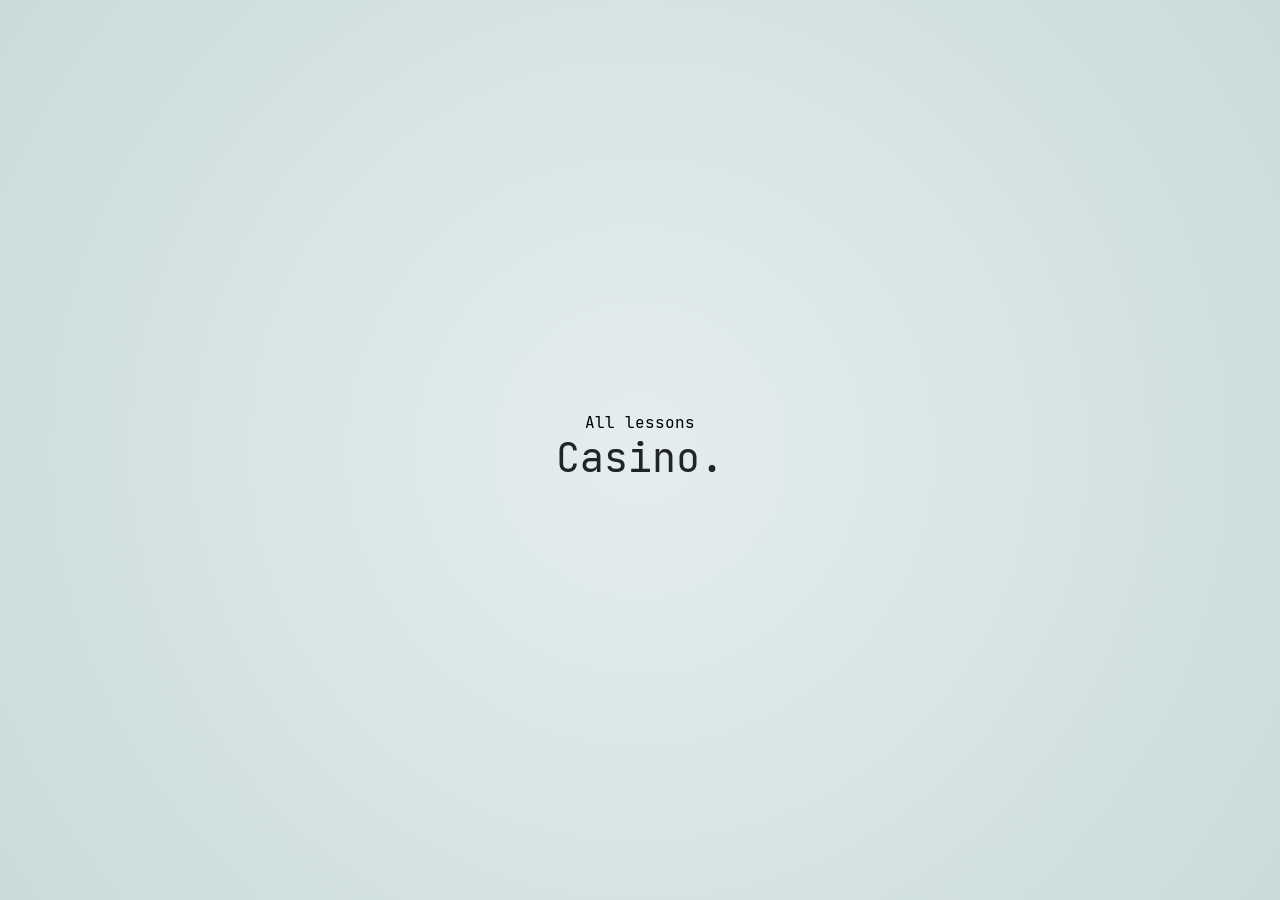
==== index.html @ fbea0381 "24" ====
<!DOCTYPE html>
<html lang="en">
<head>
    <meta charset="UTF-8">
    <meta http-equiv="X-UA-Compatible" content="IE=edge">
    <meta name="viewport" content="width=device-width, initial-scale=1.0">
    <title>JS DOM</title>
    <script src="./assets/js/app.js"></script>
    <link rel="shortcut icon" href="./assets/images/favicon.png">
    <link rel="stylesheet" href="./assets/css/bootstrap.css">
    <link rel="stylesheet" href="./assets/css/font-awesome.css">
    <link rel="stylesheet" href="./assets/css/style.css">
</head>
<body>
    <div class="container d-flex flex-column">
        <header class="flex-grow-1"></header>
        <main class="text-center">
            <div class=""><a href="../">All lessons</a></div>    
            <h1 class="">Casino.</h1>
            

        </main>
        <footer class="flex-grow-1"></footer>
    </div>
</body>
</html>
---- assets/css/style.css ----
.container {
    min-height: 100vh;
    max-width: 500px;
    text-align: justify;
}

a {
    text-decoration: none;
    color: black;
}

body {
    background-image: radial-gradient(circle, #e5edee, #dee9e9, #d7e5e4, #d0e0df, #cadcd9);
    font-size: 16px;
}

@font-face{
    font-family: 'JetBrains Mono';
    src: url('../fonts/JetBrainsMono-Regular.woff2');
    font-weight: normal;
    font-style: normal;
}

* {
    font-family: 'JetBrains Mono' ;
}


.card > img{
    height: 240px;
    object-fit: cover;
    object-position: center;
}
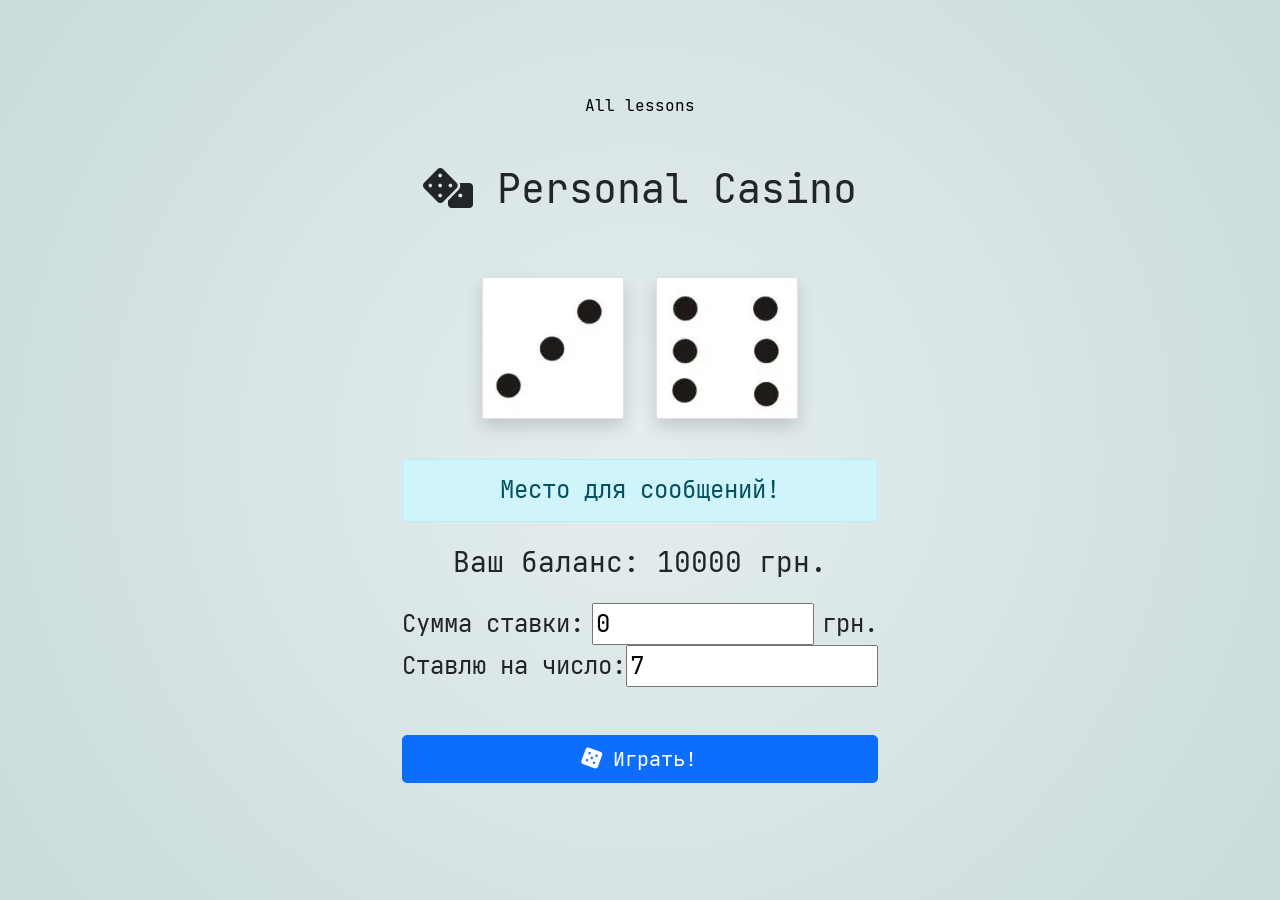
==== commit d633e50a: "24" ====
--- a/index.html
+++ b/index.html
@@ -16,9 +16,37 @@
         <header class="flex-grow-1"></header>
         <main class="text-center">
             <div class=""><a href="../">All lessons</a></div>    
-            <h1 class="">Casino.</h1>
-            
 
+            <h1 class='my-5'>
+                <i class="fas fa-dice"></i>
+                <span>Personal Casino</span>
+            </h1>
+            <div class="dices d-flex justify-content-center m-4">
+                <img id='dice1Image' class='border shadow m-3' src='./assets/images/3.png'>
+                <img id='dice2Image' class='border shadow m-3' src='./assets/images/6.png'>
+            </div>
+            <h4 id="messagePlace" class='alert alert-info'>Место для сообщений!</h4>
+            <h3 class='my-4'>
+                Ваш баланс: 
+                <output  id='userBalance'>10000</output> грн.
+            </h3>
+            <div class="row my-4 fs-4">
+
+                <div class="col d-flex align-items-center">
+                    <span>Сумма ставки:</span>  
+                    <input type="number" class='flex-grow-1 mx-2' id="userBet" min="0" max="9999" step='10' value="0"> 
+                    <span> грн.</span>
+                </div>
+
+                <div class="col d-flex align-items-center">
+                    Ставлю на число: 
+                    <input type="number" class='flex-grow-1 ml-2'id="userOption" min="2" max="12" value="7">
+                </div>
+            </div>
+            <button onclick="play()" class='btn btn-lg btn-primary my-4 w-100 p-2' id='gameButton'>
+                <i style='transform:rotate(20deg);' class="fas fa-dice-five"></i>
+                Играть!
+            </button>
         </main>
         <footer class="flex-grow-1"></footer>
     </div>
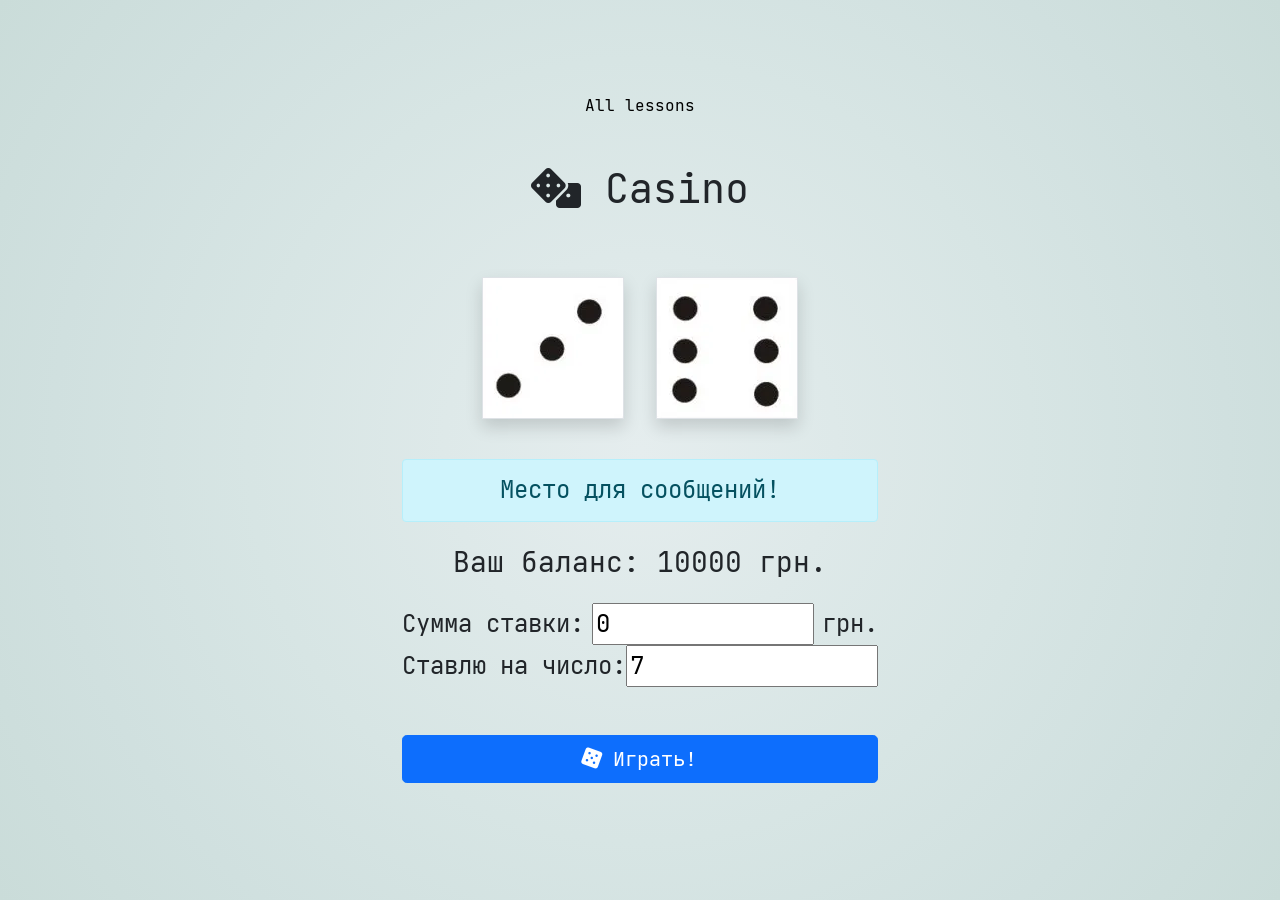
==== commit 86abea04: "24" ====
--- a/index.html
+++ b/index.html
@@ -4,7 +4,7 @@
     <meta charset="UTF-8">
     <meta http-equiv="X-UA-Compatible" content="IE=edge">
     <meta name="viewport" content="width=device-width, initial-scale=1.0">
-    <title>JS DOM</title>
+    <title>JS Casino</title>
     <script src="./assets/js/app.js"></script>
     <link rel="shortcut icon" href="./assets/images/favicon.png">
     <link rel="stylesheet" href="./assets/css/bootstrap.css">
@@ -19,7 +19,7 @@
 
             <h1 class='my-5'>
                 <i class="fas fa-dice"></i>
-                <span>Personal Casino</span>
+                <span>Casino</span>
             </h1>
             <div class="dices d-flex justify-content-center m-4">
                 <img id='dice1Image' class='border shadow m-3' src='./assets/images/3.png'>
